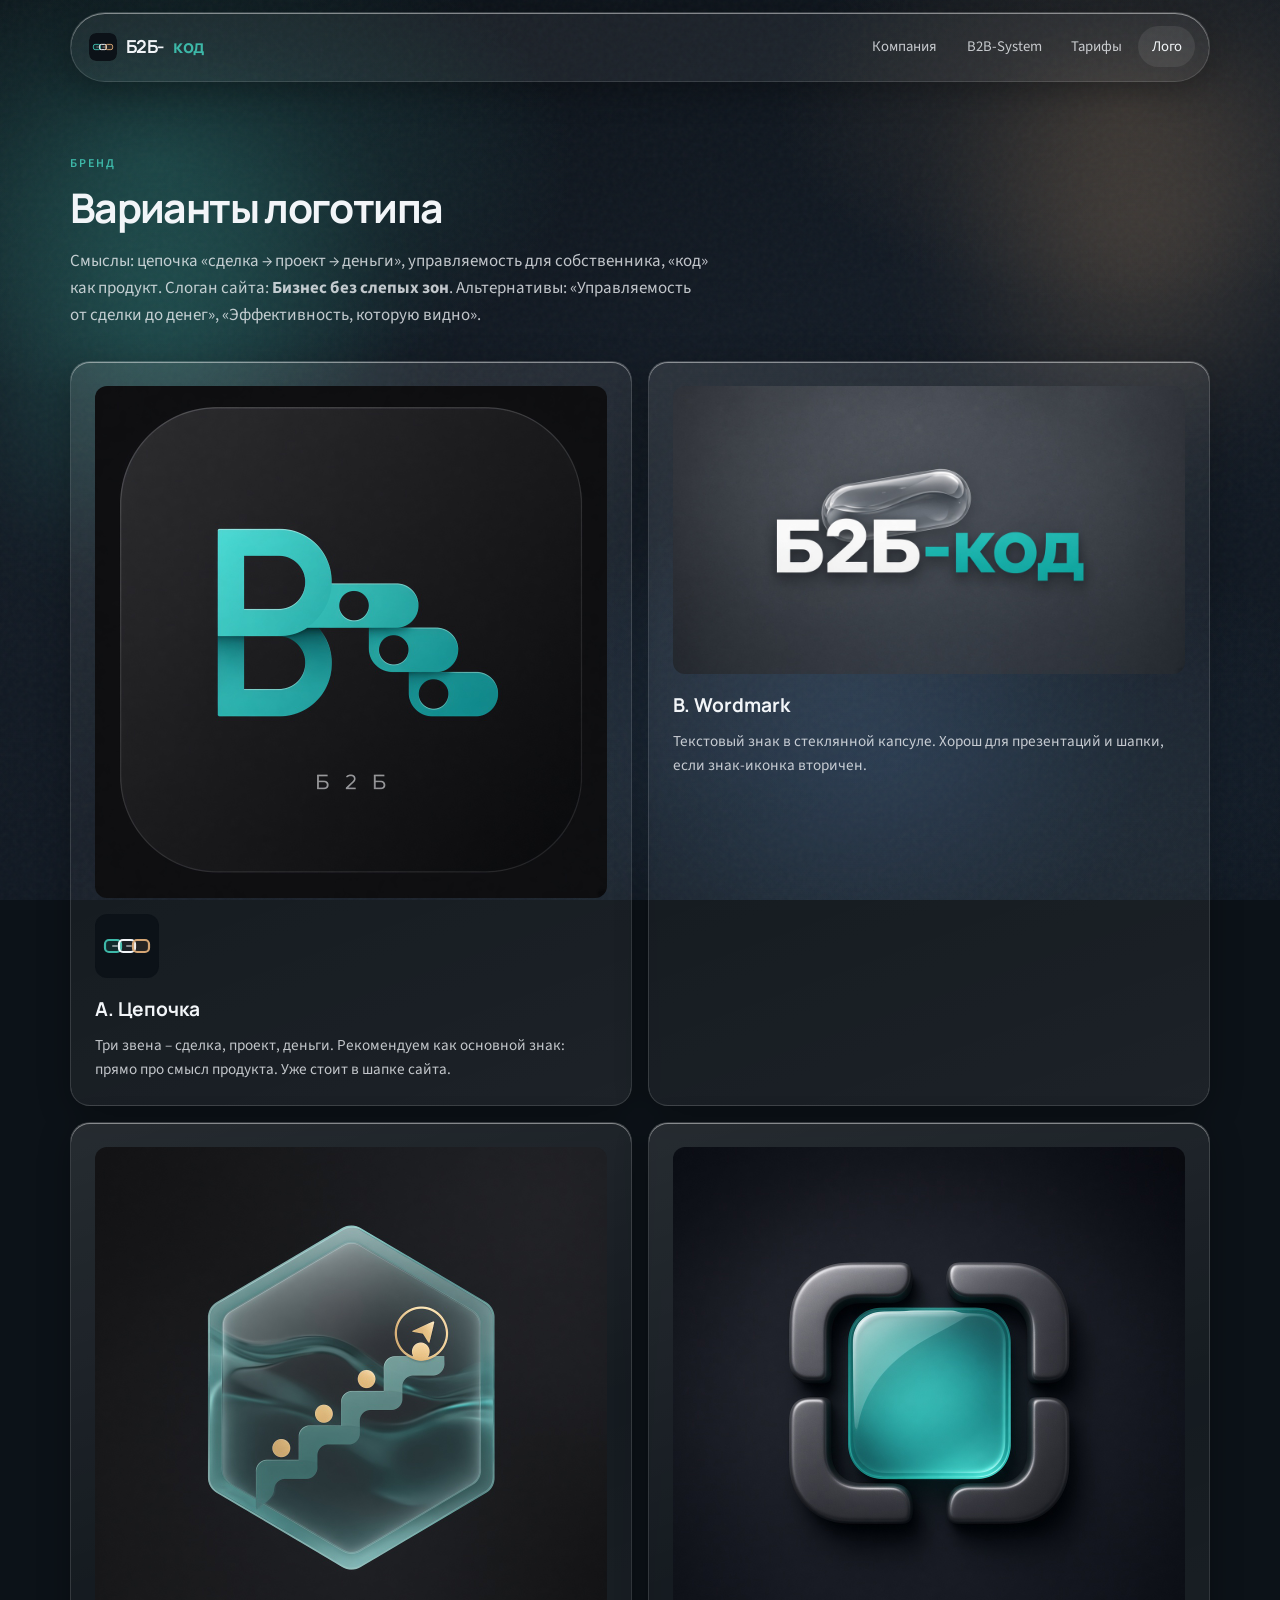
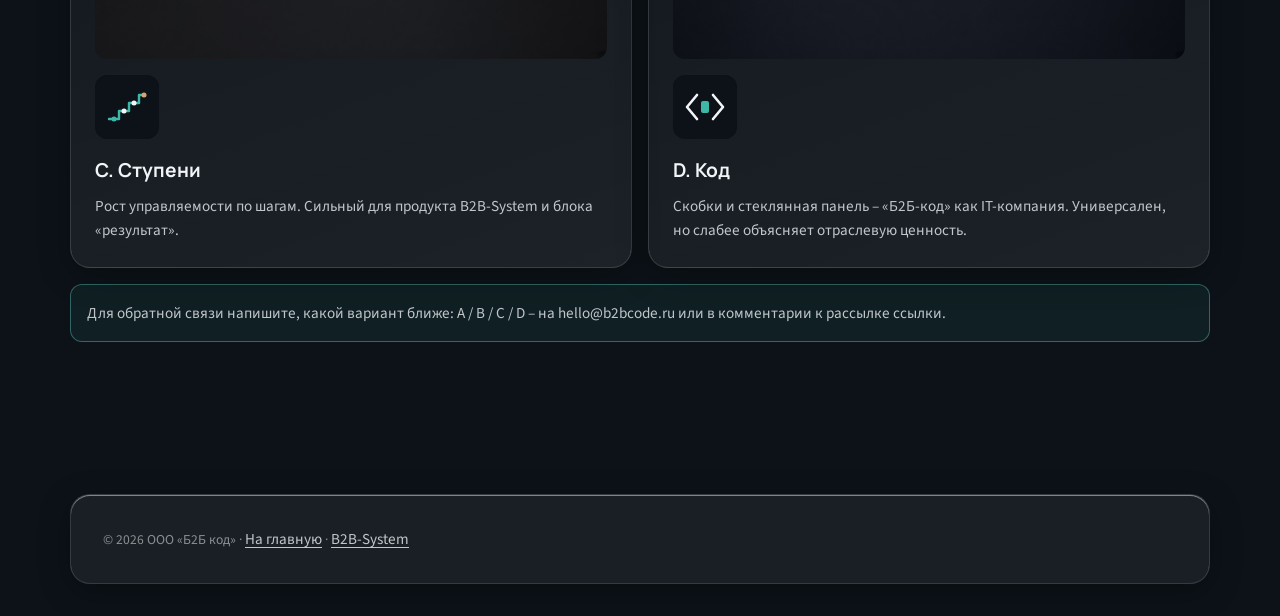
==== logos/index.html @ e90dce78 "Updates" ====
<!doctype html>
<html lang="ru">
  <head>
    <meta charset="UTF-8" />
    <meta name="viewport" content="width=device-width, initial-scale=1.0" />
    <title>Варианты логотипа Б2Б-код</title>
    <meta
      name="description"
      content="Варианты логотипа Б2Б-код: цепочка сделки, wordmark, ступени результата, код-скобки."
    />
    <link rel="icon" type="image/svg+xml" href="/favicon.svg" />
    <link rel="preconnect" href="https://fonts.googleapis.com" />
    <link rel="preconnect" href="https://fonts.gstatic.com" crossorigin />
    <link
      href="https://fonts.googleapis.com/css2?family=Manrope:wght@500;600;700;800&family=Source+Sans+3:wght@400;500;600&display=swap"
      rel="stylesheet"
    />
    <style>.logo-grid{gap:var(--space-4);grid-template-columns:repeat(2,minmax(0,1fr));display:grid}.logo-card{padding:var(--space-5)}.logo-card img{border-radius:var(--radius-sm);width:100%;margin-bottom:var(--space-4);background:#0c1218}.logo-card__marks{gap:var(--space-3);margin-bottom:var(--space-4);display:flex}.logo-card__marks img{width:64px;height:64px;margin:0}.logo-card h3{font-family:var(--font-display);margin-bottom:var(--space-2);font-size:1.2rem}.logo-card p{color:var(--ink-soft);font-size:.95rem}@media (width<=800px){.logo-grid{grid-template-columns:1fr}}</style>
    <script type="module" crossorigin src="/assets/main-DL-cxiDR.js"></script>
    <link rel="stylesheet" crossorigin href="/assets/main-D3BLuoF8.css">
  </head>
  <body>
    <div class="page-bg" aria-hidden="true">
      <div class="page-bg__orb page-bg__orb--1"></div>
      <div class="page-bg__orb page-bg__orb--2"></div>
      <div class="page-bg__orb page-bg__orb--3"></div>
      <div class="page-bg__noise"></div>
    </div>

    <header class="site-header">
      <div class="site-header__inner">
        <a class="brand brand--logo" href="../">
          <img src="/logos/mark-chain.svg" alt="" width="28" height="28" />
          Б2Б&#8209;<span>код</span>
        </a>
        <button
          class="nav-toggle"
          type="button"
          data-nav-toggle
          aria-expanded="false"
          aria-controls="site-nav"
          aria-label="Меню"
        >
          <span></span><span></span><span></span>
        </button>
        <nav class="nav" id="site-nav" data-nav>
          <a href="../">Компания</a>
          <a href="../system/">B2B-System</a>
          <a href="../system/#pricing">Тарифы</a>
          <a href="./" aria-current="page">Лого</a>
        </nav>
      </div>
    </header>

    <main>
      <section class="section">
        <div class="shell">
          <div class="section__head">
            <span class="section__label">Бренд</span>
            <h1 class="section__title">Варианты логотипа</h1>
            <p class="section__text">
              Смыслы: цепочка «сделка → проект → деньги», управляемость для собственника,
              «код» как продукт. Слоган сайта: <strong>Бизнес без слепых зон</strong>.
              Альтернативы: «Управляемость от сделки до денег», «Эффективность, которую видно».
            </p>
          </div>

          <div class="logo-grid">
            <article class="logo-card glass">
              <img src="/logos/a-chain.jpg" alt="Вариант A: цепочка звеньев" />
              <div class="logo-card__marks">
                <img src="/logos/mark-chain.svg" alt="SVG mark chain" />
              </div>
              <h3>A. Цепочка</h3>
              <p>
                Три звена – сделка, проект, деньги. Рекомендуем как основной знак:
                прямо про смысл продукта. Уже стоит в шапке сайта.
              </p>
            </article>

            <article class="logo-card glass">
              <img src="/logos/b-wordmark.jpg" alt="Вариант B: wordmark Б2Б-код" />
              <h3>B. Wordmark</h3>
              <p>
                Текстовый знак в стеклянной капсуле. Хорош для презентаций и шапки,
                если знак-иконка вторичен.
              </p>
            </article>

            <article class="logo-card glass">
              <img src="/logos/c-steps.jpg" alt="Вариант C: ступени роста" />
              <div class="logo-card__marks">
                <img src="/logos/mark-steps.svg" alt="SVG mark steps" />
              </div>
              <h3>C. Ступени</h3>
              <p>
                Рост управляемости по шагам. Сильный для продукта B2B-System и
                блока «результат».
              </p>
            </article>

            <article class="logo-card glass">
              <img src="/logos/d-code.jpg" alt="Вариант D: скобки кода" />
              <div class="logo-card__marks">
                <img src="/logos/mark-code.svg" alt="SVG mark code" />
              </div>
              <h3>D. Код</h3>
              <p>
                Скобки и стеклянная панель – «Б2Б-код» как IT-компания.
                Универсален, но слабее объясняет отраслевую ценность.
              </p>
            </article>
          </div>

          <div class="note">
            Для обратной связи напишите, какой вариант ближе: A / B / C / D –
            на hello@b2bcode.ru или в комментарии к рассылке ссылки.
          </div>
        </div>
      </section>
    </main>

    <footer class="site-footer">
      <div class="shell">
        <div class="site-footer__panel">
          <div class="site-footer__bottom" style="margin-top: 0; border: 0; padding: 0">
            © <span data-year>2026</span> ООО «Б2Б код» ·
            <a href="../">На главную</a> ·
            <a href="../system/">B2B-System</a>
          </div>
        </div>
      </div>
    </footer>

    <script>
      document.querySelectorAll("[data-year]").forEach((el) => {
        el.textContent = String(new Date().getFullYear());
      });
    </script>
  </body>
</html>
---- assets/main-D3BLuoF8.css ----
:root{--bg:#0c1218;--bg-mid:#141c26;--ink:#f2f5f8;--ink-soft:#f2f5f8c7;--ink-mute:#f2f5f885;--line:#ffffff1f;--line-strong:#ffffff38;--accent:#3db8a8;--accent-deep:#2a9a8c;--accent-glow:#3db8a859;--warm:#d4a574;--glass:#ffffff0f;--glass-strong:#ffffff1a;--glass-edge:#ffffff47;--glass-shine:#ffffff73;--danger:#e07a6a;--font-display:"Manrope", "Segoe UI", sans-serif;--font-body:"Source Sans 3", "Segoe UI", sans-serif;--space-1:.25rem;--space-2:.5rem;--space-3:.75rem;--space-4:1rem;--space-5:1.5rem;--space-6:2rem;--space-7:3rem;--space-8:4.5rem;--space-9:7rem;--radius:1.25rem;--radius-sm:.75rem;--max:1140px;--nav-h:4.35rem;--ease:cubic-bezier(.22, 1, .36, 1);--blur:22px;--blur-strong:36px;--shadow-glass:0 8px 32px #00000047, inset 0 1px 0 var(--glass-shine)}*,:before,:after{box-sizing:border-box}html{scroll-behavior:smooth}body{min-height:100vh;font-family:var(--font-body);color:var(--ink);background:var(--bg);-webkit-font-smoothing:antialiased;text-rendering:optimizelegibility;margin:0;font-size:1.06rem;line-height:1.6;overflow-x:hidden}img,svg{max-width:100%;display:block}a{color:inherit;text-underline-offset:.18em;text-decoration-thickness:1px}a:hover{color:var(--accent)}button,input,textarea,select{font:inherit;color:inherit}h1,h2,h3,p{margin:0}ul,ol{margin:0;padding:0;list-style:none}::selection{background:var(--accent-glow);color:var(--ink)}.shell{width:min(100% - 2rem, var(--max));z-index:1;margin-inline:auto;position:relative}.page-bg{z-index:0;pointer-events:none;background:radial-gradient(55% 45% at 12% 18%,#3db8a838,#0000 60%),radial-gradient(50% 40% at 88% 12%,#d4a57429,#0000 55%),radial-gradient(60% 50% at 70% 85%,#4a78a02e,#0000 60%),linear-gradient(165deg,#0a1016 0%,#121a24 42%,#0e1620 100%);position:fixed;inset:0;overflow:hidden}.page-bg__orb{filter:blur(40px);opacity:.55;animation:drift 18s var(--ease) infinite alternate;border-radius:50%;position:absolute}.page-bg__orb--1{background:radial-gradient(circle,#3db8a88c,#0000 70%);width:42vw;max-width:520px;height:42vw;max-height:520px;top:8%;left:-8%}.page-bg__orb--2{background:radial-gradient(circle,#d4a57466,#0000 70%);width:36vw;max-width:440px;height:36vw;max-height:440px;animation-delay:-4s;top:4%;right:-6%}.page-bg__orb--3{background:radial-gradient(circle,#5a82b459,#0000 70%);width:48vw;max-width:600px;height:48vw;max-height:600px;animation-delay:-8s;bottom:-10%;right:10%}.page-bg__noise{opacity:.04;background-image:url("data:image/svg+xml,%3Csvg viewBox='0 0 200 200' xmlns='http://www.w3.org/2000/svg'%3E%3Cfilter id='n'%3E%3CfeTurbulence type='fractalNoise' baseFrequency='0.9' numOctaves='3' stitchTiles='stitch'/%3E%3C/filter%3E%3Crect width='100%25' height='100%25' filter='url(%23n)'/%3E%3C/svg%3E");position:absolute;inset:0}.site-header{z-index:40;width:min(100% - 1.5rem, var(--max));margin:.75rem auto 0;position:sticky;top:.75rem}.site-header__inner{min-height:var(--nav-h);justify-content:space-between;align-items:center;gap:var(--space-4);border:1px solid var(--line);background:var(--glass);-webkit-backdrop-filter:blur(var(--blur)) saturate(1.35);box-shadow:var(--shadow-glass);border-radius:999px;padding:.55rem .85rem .55rem 1.15rem;display:flex}.brand{font-family:var(--font-display);letter-spacing:-.03em;white-space:nowrap;align-items:center;gap:.55rem;font-size:1.12rem;font-weight:700;text-decoration:none;display:inline-flex}.brand img{border-radius:.45rem;width:1.75rem;height:1.75rem}.brand span{color:var(--accent)}.hero__slogan{margin-bottom:var(--space-4);border:1px solid var(--line);color:var(--accent);letter-spacing:-.01em;background:#3db8a81a;border-radius:999px;padding:.4rem .85rem;font-size:.88rem;font-weight:600;display:inline-block}.nav{align-items:center;gap:.15rem;display:flex}.nav a{color:var(--ink-soft);transition:background .25s var(--ease), color .25s var(--ease);border-radius:999px;padding:.55rem .85rem;font-size:.92rem;text-decoration:none}.nav a[aria-current=page],.nav a:hover{color:var(--ink);background:#ffffff14}.nav-toggle{border:1px solid var(--line);cursor:pointer;background:#ffffff0f;border-radius:999px;width:2.5rem;height:2.5rem;padding:0;display:none}.nav-toggle span{background:var(--ink);width:1rem;height:1px;margin:.28rem auto;display:block}.hero{min-height:calc(100svh - 5.5rem);padding:var(--space-8) 0 var(--space-7);isolation:isolate;align-items:end;display:grid;position:relative}.hero__glass{border-radius:calc(var(--radius) + .35rem);border:1px solid var(--line);-webkit-backdrop-filter:blur(var(--blur-strong)) saturate(1.4);box-shadow:var(--shadow-glass), 0 0 0 1px #ffffff0a inset;background:linear-gradient(155deg,#ffffff1f 0%,#ffffff0a 45%,#ffffff12 100%);max-width:46rem;padding:clamp(1.5rem,4vw,2.75rem)}.hero__brand{font-family:var(--font-display);letter-spacing:-.05em;margin-bottom:var(--space-5);font-size:clamp(3rem,9vw,5.8rem);font-weight:800;line-height:.95}.hero__brand span{color:var(--accent)}.hero__lead{font-family:var(--font-display);letter-spacing:-.025em;color:var(--ink);max-width:34rem;margin-bottom:var(--space-4);font-size:clamp(1.2rem,2.4vw,1.55rem);font-weight:600;line-height:1.35}.hero__sub{max-width:34rem;color:var(--ink-soft);margin-bottom:var(--space-6)}.hero__actions{gap:var(--space-3);flex-wrap:wrap;display:flex}.section{z-index:1;padding:var(--space-8) 0;position:relative}.section--tight{padding:var(--space-7) 0}.section__label{letter-spacing:.16em;text-transform:uppercase;color:var(--accent);margin-bottom:var(--space-3);font-size:.75rem;font-weight:600;display:block}.section__title{font-family:var(--font-display);letter-spacing:-.04em;max-width:20ch;margin-bottom:var(--space-4);font-size:clamp(1.75rem,3.4vw,2.55rem);font-weight:700;line-height:1.15}.section__text{max-width:40rem;color:var(--ink-soft)}.section__head{margin-bottom:var(--space-6)}.site-footer{z-index:1;margin-top:var(--space-6);padding:var(--space-7) 0 var(--space-6);position:relative}.site-footer__panel{padding:var(--space-6);border-radius:var(--radius);border:1px solid var(--line);background:var(--glass);-webkit-backdrop-filter:blur(var(--blur));box-shadow:var(--shadow-glass)}.site-footer__grid{gap:var(--space-6);grid-template-columns:1.4fr 1fr 1fr;display:grid}.site-footer__brand{font-family:var(--font-display);letter-spacing:-.03em;margin-bottom:var(--space-3);font-size:1.25rem;font-weight:700}.site-footer__brand span{color:var(--accent)}.site-footer p,.site-footer a{color:var(--ink-soft);font-size:.95rem}.site-footer h3{font-family:var(--font-display);letter-spacing:.1em;text-transform:uppercase;margin-bottom:var(--space-3);color:var(--ink-mute);font-size:.8rem}.site-footer ul{gap:var(--space-2);display:grid}.site-footer__bottom{margin-top:var(--space-6);padding-top:var(--space-4);border-top:1px solid var(--line);color:var(--ink-mute);font-size:.85rem}@keyframes drift{0%{transform:translate(0)scale(1)}to{transform:translate(4%,6%)scale(1.08)}}@media (width<=800px){.site-header{width:min(100% - 1rem, var(--max));top:.5rem}.site-header__inner{border-radius:1.25rem;position:relative}.nav-toggle{display:inline-block}.nav{padding:var(--space-3);border-radius:var(--radius);border:1px solid var(--line);-webkit-backdrop-filter:blur(var(--blur-strong));background:#0c1218eb;flex-direction:column;align-items:stretch;gap:.25rem;display:none;position:absolute;top:calc(100% + .5rem);left:0;right:0}.nav.is-open{display:flex}.site-footer__grid{grid-template-columns:1fr}}.glass{border:1px solid var(--line);border-radius:var(--radius);-webkit-backdrop-filter:blur(var(--blur)) saturate(1.35);box-shadow:var(--shadow-glass);background:linear-gradient(160deg,#ffffff1c 0%,#ffffff0a 50%,#ffffff12 100%)}.glass--soft{background:#ffffff0d}.btn{letter-spacing:-.01em;cursor:pointer;min-height:3rem;transition:transform .25s var(--ease), background .25s var(--ease), border-color .25s var(--ease), box-shadow .25s var(--ease), color .25s var(--ease);border:1px solid #0000;border-radius:999px;justify-content:center;align-items:center;gap:.5rem;padding:.75rem 1.35rem;font-weight:600;text-decoration:none;display:inline-flex}.btn:hover{color:inherit;transform:translateY(-2px)}.btn--primary{background:linear-gradient(135deg, var(--accent), var(--accent-deep));color:#041014;box-shadow:0 10px 28px #3db8a847}.btn--primary:hover{color:#041014;box-shadow:0 14px 34px #3db8a866}.btn--ghost{border-color:var(--line-strong);color:var(--ink);-webkit-backdrop-filter:blur(12px);backdrop-filter:blur(12px);background:#ffffff0f}.btn--ghost:hover{border-color:var(--glass-edge);background:#ffffff1a}.btn--block{width:100%}.split{gap:var(--space-5);grid-template-columns:1.05fr .95fr;align-items:stretch;display:grid}.panel{padding:var(--space-5)}.panel p{color:var(--ink-soft)}.panel strong{color:var(--ink)}.problem-grid{gap:var(--space-3);grid-template-columns:repeat(2,minmax(0,1fr));display:grid}.problem-card{padding:var(--space-5);transition:transform .3s var(--ease), border-color .3s var(--ease), box-shadow .3s var(--ease)}.problem-card:hover{border-color:var(--line-strong);box-shadow:0 16px 40px #00000040, inset 0 1px 0 var(--glass-shine);transform:translateY(-4px)}.problem-card__tag{letter-spacing:.12em;text-transform:uppercase;color:var(--warm);margin-bottom:var(--space-3);font-size:.72rem;font-weight:600;display:inline-block}.problem-card h3{font-family:var(--font-display);letter-spacing:-.025em;margin-bottom:var(--space-3);font-size:1.2rem}.problem-card p{color:var(--ink-soft);font-size:.98rem}.problem-card__result{margin-top:var(--space-4);padding-top:var(--space-3);border-top:1px solid var(--line);color:var(--accent);font-size:.95rem;font-weight:560}.steps{gap:var(--space-3);counter-reset:step;display:grid}.steps li{gap:var(--space-4);padding:var(--space-5);opacity:0;animation:rise .75s var(--ease) forwards;grid-template-columns:3.25rem 1fr;display:grid;transform:translateY(14px)}.steps li:first-child{animation-delay:50ms}.steps li:nth-child(2){animation-delay:.15s}.steps li:nth-child(3){animation-delay:.25s}.steps li:before{counter-increment:step;content:"0" counter(step);font-family:var(--font-display);letter-spacing:-.04em;color:var(--accent);padding-top:.1rem;font-size:1.05rem;font-weight:700}.steps strong{font-family:var(--font-display);letter-spacing:-.02em;margin-bottom:var(--space-2);font-size:1.15rem;display:block}.steps p{color:var(--ink-soft)}.product-link{transition:transform .3s var(--ease), border-color .3s var(--ease);padding:clamp(1.5rem,3vw,2.25rem);text-decoration:none;display:block}.product-link:hover{border-color:color-mix(in srgb, var(--accent) 45%, var(--line));color:inherit;transform:translateY(-4px)}.product-link__eyebrow{letter-spacing:.14em;text-transform:uppercase;color:var(--accent);margin-bottom:var(--space-3);font-size:.75rem;font-weight:600}.product-link__title{font-family:var(--font-display);letter-spacing:-.04em;margin-bottom:var(--space-3);font-size:clamp(1.7rem,3vw,2.3rem)}.product-link__text{color:var(--ink-soft);max-width:38rem;margin-bottom:var(--space-5)}.product-link__cta{color:var(--accent);font-weight:600}.flow{gap:var(--space-3);grid-template-columns:repeat(5,minmax(0,1fr));display:grid}.flow__item{min-height:9rem;padding:var(--space-4);opacity:0;animation:rise .75s var(--ease) forwards;transform:translateY(16px)}.flow__item:first-child{animation-delay:80ms}.flow__item:nth-child(2){animation-delay:.16s}.flow__item:nth-child(3){animation-delay:.24s}.flow__item:nth-child(4){animation-delay:.32s}.flow__item:nth-child(5){animation-delay:.4s}.flow__n{font-family:var(--font-display);color:var(--accent);margin-bottom:var(--space-3);font-size:.8rem;font-weight:700;display:block}.flow__item strong{font-family:var(--font-display);letter-spacing:-.02em;margin-bottom:var(--space-2);font-size:1.1rem;display:block}.flow__item p{color:var(--ink-soft);font-size:.9rem}.metrics{gap:var(--space-3);grid-template-columns:repeat(4,minmax(0,1fr));display:grid}.metric{padding:var(--space-5);flex-direction:column;min-height:10rem;display:flex}.metric__value{font-family:var(--font-display);letter-spacing:-.03em;color:var(--ink-mute);margin-bottom:var(--space-3);font-size:1.55rem;font-weight:700}.metric__label{font-family:var(--font-display);letter-spacing:-.02em;margin-bottom:var(--space-2);font-size:1.05rem;font-weight:600}.metric p{color:var(--ink-soft);margin-top:auto;font-size:.9rem}.note{margin-top:var(--space-4);padding:var(--space-4);border-radius:var(--radius-sm);border:1px solid color-mix(in srgb, var(--accent) 35%, var(--line));color:var(--ink-soft);background:#3db8a814;font-size:.95rem}.pricing-bar{justify-content:space-between;align-items:center;gap:var(--space-4);margin-bottom:var(--space-5);padding:var(--space-4);flex-wrap:wrap;display:flex}.switch{border:1px solid var(--line);background:#0003;border-radius:999px;padding:.25rem;display:inline-flex}.switch button{cursor:pointer;min-height:2.4rem;color:var(--ink-mute);background:0 0;border:0;border-radius:999px;padding:0 1.1rem}.switch button[aria-pressed=true]{color:var(--ink);background:#ffffff1f;box-shadow:inset 0 1px #fff3}.pricing-grid{gap:var(--space-3);grid-template-columns:repeat(4,minmax(0,1fr));display:grid}.price-card{min-height:100%;padding:var(--space-5);transition:transform .3s var(--ease), border-color .3s var(--ease);flex-direction:column;display:flex}.price-card:hover{border-color:var(--line-strong);transform:translateY(-5px)}.price-card--featured{border-color:color-mix(in srgb, var(--accent) 55%, var(--line));background:linear-gradient(165deg,#3db8a829 0%,#ffffff0f 55%,#ffffff0a 100%)}.price-card__name{font-family:var(--font-display);letter-spacing:-.02em;margin-bottom:var(--space-2);font-size:1.2rem}.price-card__users{color:var(--ink-mute);margin-bottom:var(--space-4);font-size:.88rem}.price-card__amount{font-family:var(--font-display);letter-spacing:-.04em;margin-bottom:var(--space-1);font-size:clamp(1.55rem,2.2vw,1.95rem);font-weight:740}.price-card__period{color:var(--ink-mute);margin-bottom:var(--space-4);font-size:.85rem}.price-card ul{gap:var(--space-2);margin-bottom:var(--space-5);flex:1;display:grid}.price-card li{color:var(--ink-soft);padding-left:1rem;font-size:.9rem;position:relative}.price-card li:before{content:"";background:var(--accent);border-radius:50%;width:.35rem;height:.35rem;position:absolute;top:.55em;left:0}.extras{gap:var(--space-3);margin-top:var(--space-5);grid-template-columns:repeat(3,minmax(0,1fr));display:grid}.extra{padding:var(--space-4)}.extra strong{font-family:var(--font-display);margin-bottom:var(--space-2);display:block}.extra p{color:var(--ink-soft);font-size:.92rem}.impl-grid{gap:var(--space-3);grid-template-columns:repeat(3,minmax(0,1fr));display:grid}.impl-card{padding:var(--space-5)}.impl-card h3{font-family:var(--font-display);margin-bottom:var(--space-2);font-size:1.15rem}.impl-card__price{font-family:var(--font-display);letter-spacing:-.03em;margin-bottom:var(--space-3);color:var(--accent);font-size:1.55rem}.impl-card p{color:var(--ink-soft);font-size:.95rem}.form{gap:var(--space-4);padding:var(--space-6);display:grid}.form label{gap:var(--space-2);color:var(--ink-soft);font-size:.9rem;display:grid}.form input,.form textarea,.form select{border:1px solid var(--line-strong);border-radius:var(--radius-sm);-webkit-backdrop-filter:blur(8px);backdrop-filter:blur(8px);background:#00000040;width:100%;min-height:2.9rem;padding:.7rem .9rem}.form input:focus,.form textarea:focus,.form select:focus{border-color:color-mix(in srgb, var(--accent) 60%, var(--line));outline:none;box-shadow:0 0 0 3px #3db8a82e}.form textarea{resize:vertical;min-height:7rem}.form__hint{color:var(--ink-mute);font-size:.85rem}.form__status{min-height:1.25rem;color:var(--accent);font-size:.9rem}.reveal{opacity:0;animation:rise .85s var(--ease) 80ms forwards;transform:translateY(14px)}@keyframes rise{to{opacity:1;transform:translateY(0)}}@media (width<=1100px){.pricing-grid,.metrics,.flow{grid-template-columns:repeat(2,minmax(0,1fr))}.flow__item:last-child{grid-column:1/-1}}@media (width<=800px){.split,.extras,.impl-grid,.problem-grid,.pricing-grid,.metrics,.flow{grid-template-columns:1fr}.flow__item:last-child{grid-column:auto}}
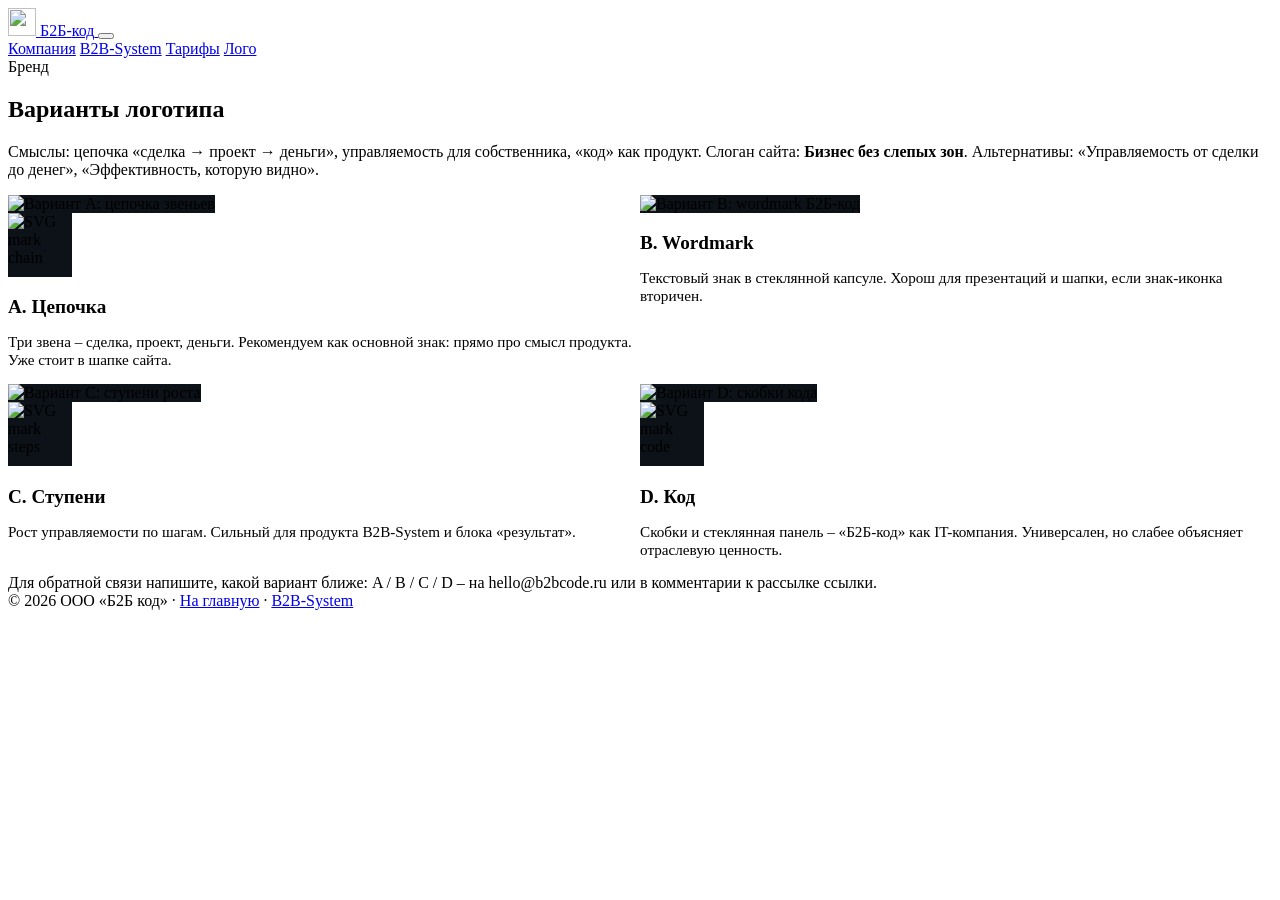
==== commit df4c95f7: "Updates" ====
--- a/logos/index.html
+++ b/logos/index.html
@@ -8,7 +8,7 @@
       name="description"
       content="Варианты логотипа Б2Б-код: цепочка сделки, wordmark, ступени результата, код-скобки."
     />
-    <link rel="icon" type="image/svg+xml" href="/favicon.svg" />
+    <link rel="icon" type="image/svg+xml" href="/b2b-kod-site/favicon.svg" />
     <link rel="preconnect" href="https://fonts.googleapis.com" />
     <link rel="preconnect" href="https://fonts.gstatic.com" crossorigin />
     <link
@@ -16,8 +16,8 @@
       rel="stylesheet"
     />
     <style>.logo-grid{gap:var(--space-4);grid-template-columns:repeat(2,minmax(0,1fr));display:grid}.logo-card{padding:var(--space-5)}.logo-card img{border-radius:var(--radius-sm);width:100%;margin-bottom:var(--space-4);background:#0c1218}.logo-card__marks{gap:var(--space-3);margin-bottom:var(--space-4);display:flex}.logo-card__marks img{width:64px;height:64px;margin:0}.logo-card h3{font-family:var(--font-display);margin-bottom:var(--space-2);font-size:1.2rem}.logo-card p{color:var(--ink-soft);font-size:.95rem}@media (width<=800px){.logo-grid{grid-template-columns:1fr}}</style>
-    <script type="module" crossorigin src="/assets/main-DL-cxiDR.js"></script>
-    <link rel="stylesheet" crossorigin href="/assets/main-D3BLuoF8.css">
+    <script type="module" crossorigin src="/b2b-kod-site/assets/main-DL-cxiDR.js"></script>
+    <link rel="stylesheet" crossorigin href="/b2b-kod-site/assets/main-D3BLuoF8.css">
   </head>
   <body>
     <div class="page-bg" aria-hidden="true">
@@ -30,7 +30,7 @@
     <header class="site-header">
       <div class="site-header__inner">
         <a class="brand brand--logo" href="../">
-          <img src="/logos/mark-chain.svg" alt="" width="28" height="28" />
+          <img src="/b2b-kod-site/logos/mark-chain.svg" alt="" width="28" height="28" />
           Б2Б&#8209;<span>код</span>
         </a>
         <button
@@ -67,9 +67,9 @@
 
           <div class="logo-grid">
             <article class="logo-card glass">
-              <img src="/logos/a-chain.jpg" alt="Вариант A: цепочка звеньев" />
+              <img src="/b2b-kod-site/logos/a-chain.jpg" alt="Вариант A: цепочка звеньев" />
               <div class="logo-card__marks">
-                <img src="/logos/mark-chain.svg" alt="SVG mark chain" />
+                <img src="/b2b-kod-site/logos/mark-chain.svg" alt="SVG mark chain" />
               </div>
               <h3>A. Цепочка</h3>
               <p>
@@ -79,7 +79,7 @@
             </article>
 
             <article class="logo-card glass">
-              <img src="/logos/b-wordmark.jpg" alt="Вариант B: wordmark Б2Б-код" />
+              <img src="/b2b-kod-site/logos/b-wordmark.jpg" alt="Вариант B: wordmark Б2Б-код" />
               <h3>B. Wordmark</h3>
               <p>
                 Текстовый знак в стеклянной капсуле. Хорош для презентаций и шапки,
@@ -88,9 +88,9 @@
             </article>
 
             <article class="logo-card glass">
-              <img src="/logos/c-steps.jpg" alt="Вариант C: ступени роста" />
+              <img src="/b2b-kod-site/logos/c-steps.jpg" alt="Вариант C: ступени роста" />
               <div class="logo-card__marks">
-                <img src="/logos/mark-steps.svg" alt="SVG mark steps" />
+                <img src="/b2b-kod-site/logos/mark-steps.svg" alt="SVG mark steps" />
               </div>
               <h3>C. Ступени</h3>
               <p>
@@ -100,9 +100,9 @@
             </article>
 
             <article class="logo-card glass">
-              <img src="/logos/d-code.jpg" alt="Вариант D: скобки кода" />
+              <img src="/b2b-kod-site/logos/d-code.jpg" alt="Вариант D: скобки кода" />
               <div class="logo-card__marks">
-                <img src="/logos/mark-code.svg" alt="SVG mark code" />
+                <img src="/b2b-kod-site/logos/mark-code.svg" alt="SVG mark code" />
               </div>
               <h3>D. Код</h3>
               <p>
